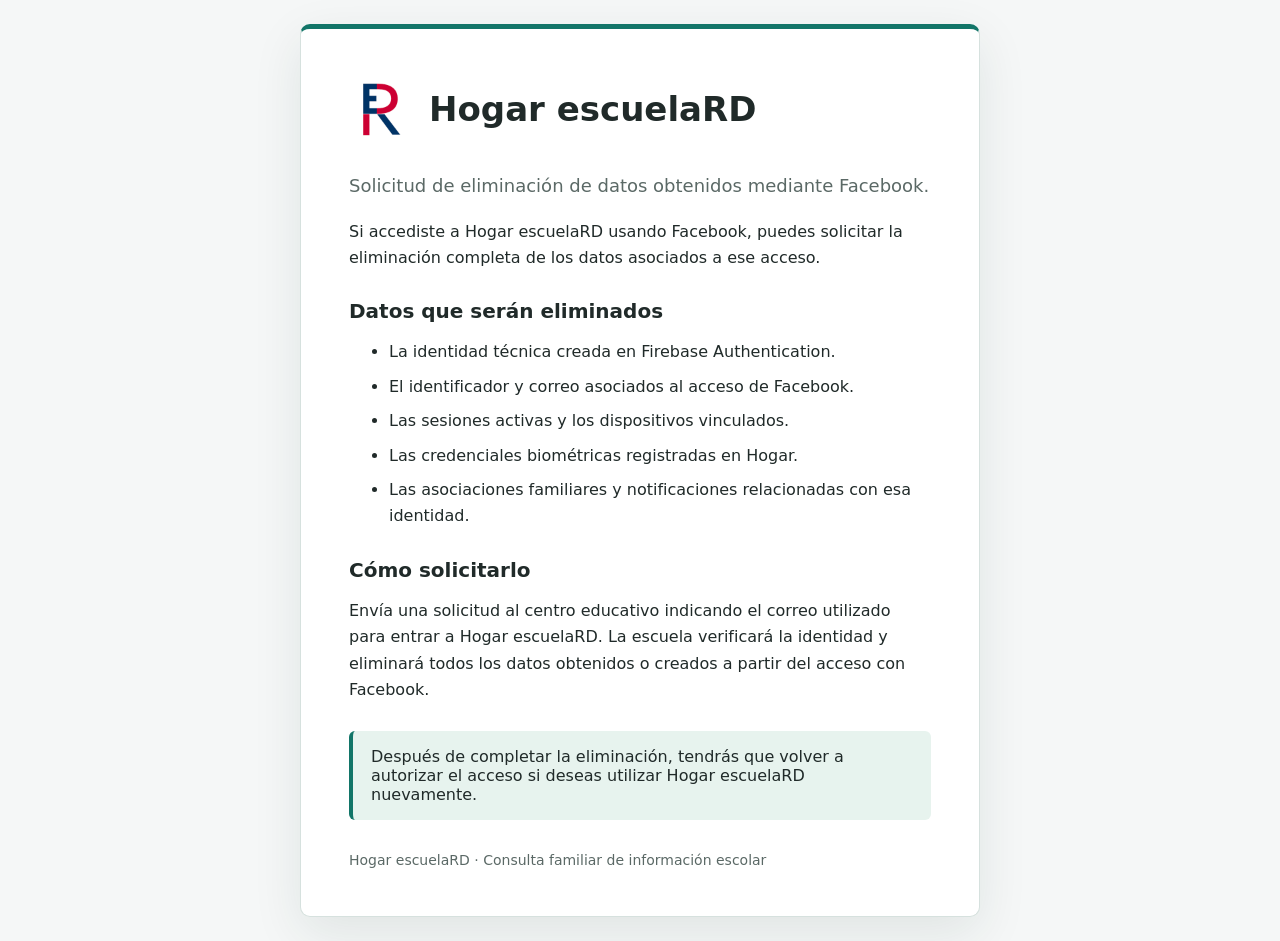
==== docs/facebook-data-deletion.html @ a8645d42 "feat(home): add Facebook data deletion page" ====
<!doctype html>
<html lang="es">
<head>
  <meta charset="UTF-8">
  <meta name="viewport" content="width=device-width,initial-scale=1">
  <meta name="theme-color" content="#127568">
  <title>Eliminación de datos de Facebook | Hogar escuelaRD</title>
  <style>
    :root { color-scheme:light; font-family:Inter,system-ui,-apple-system,"Segoe UI",sans-serif; color:#202a29; background:#f5f7f7; }
    * { box-sizing:border-box; }
    body { margin:0; min-height:100vh; display:grid; place-items:center; padding:24px; }
    main { width:min(680px,100%); background:#fff; border:1px solid #d6e1de; border-top:5px solid #127568; border-radius:10px; padding:clamp(24px,5vw,48px); box-shadow:0 16px 50px #17322b18; }
    header { display:flex; align-items:center; gap:16px; margin-bottom:30px; }
    img { width:64px; height:64px; object-fit:contain; }
    h1 { margin:0; font-size:clamp(24px,5vw,34px); line-height:1.2; }
    h2 { margin:28px 0 10px; font-size:20px; }
    p, li { line-height:1.65; }
    .lead { color:#5b6966; font-size:18px; }
    li { margin:8px 0; }
    .notice { margin-top:28px; padding:16px 18px; border-left:4px solid #127568; background:#e7f3ee; border-radius:6px; }
    a { color:#127568; font-weight:650; }
    footer { margin-top:32px; color:#5b6966; font-size:14px; }
  </style>
</head>
<body>
  <main>
    <header>
      <img src="./icon-192.png" alt="Hogar escuelaRD">
      <h1>Hogar escuelaRD</h1>
    </header>
    <p class="lead">Solicitud de eliminación de datos obtenidos mediante Facebook.</p>
    <p>Si accediste a Hogar escuelaRD usando Facebook, puedes solicitar la eliminación completa de los datos asociados a ese acceso.</p>
    <h2>Datos que serán eliminados</h2>
    <ul>
      <li>La identidad técnica creada en Firebase Authentication.</li>
      <li>El identificador y correo asociados al acceso de Facebook.</li>
      <li>Las sesiones activas y los dispositivos vinculados.</li>
      <li>Las credenciales biométricas registradas en Hogar.</li>
      <li>Las asociaciones familiares y notificaciones relacionadas con esa identidad.</li>
    </ul>
    <h2>Cómo solicitarlo</h2>
    <p>Envía una solicitud al centro educativo indicando el correo utilizado para entrar a Hogar escuelaRD. La escuela verificará la identidad y eliminará todos los datos obtenidos o creados a partir del acceso con Facebook.</p>
    <div class="notice">Después de completar la eliminación, tendrás que volver a autorizar el acceso si deseas utilizar Hogar escuelaRD nuevamente.</div>
    <footer>Hogar escuelaRD · Consulta familiar de información escolar</footer>
  </main>
</body>
</html>
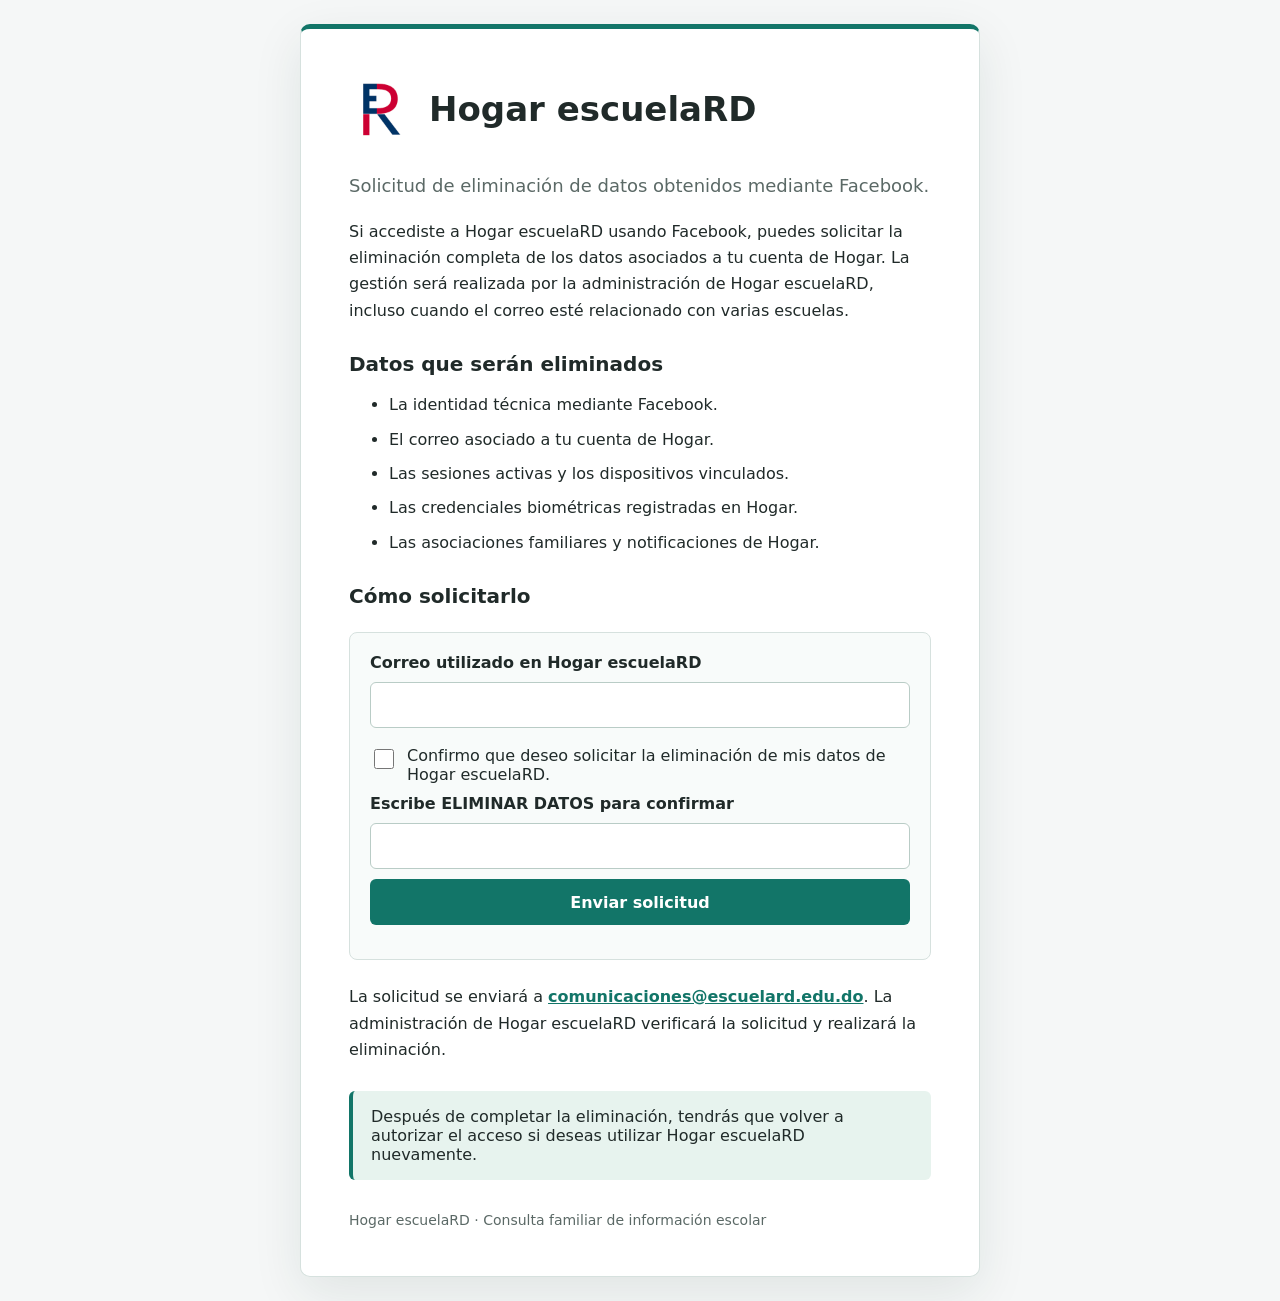
==== commit 1d8f1b29: "fix(home): add Facebook data deletion request form" ====
--- a/docs/facebook-data-deletion.html
+++ b/docs/facebook-data-deletion.html
@@ -18,6 +18,13 @@
     .lead { color:#5b6966; font-size:18px; }
     li { margin:8px 0; }
     .notice { margin-top:28px; padding:16px 18px; border-left:4px solid #127568; background:#e7f3ee; border-radius:6px; }
+    form { display:grid; gap:10px; margin:24px 0; padding:20px; border:1px solid #d6e1de; border-radius:8px; background:#f8fbfa; }
+    label { font-weight:600; }
+    input[type=email], input[type=text] { width:100%; min-height:46px; border:1px solid #b9ccc6; border-radius:6px; padding:10px 12px; font:inherit; background:#fff; }
+    .confirm { display:flex; align-items:flex-start; gap:10px; margin-top:8px; font-weight:400; }
+    .confirm input { width:20px; height:20px; flex:0 0 20px; accent-color:#127568; }
+    button { width:100%; min-height:46px; border:0; border-radius:6px; padding:10px 16px; background:#127568; color:#fff; font:inherit; font-weight:700; cursor:pointer; }
+    #result { color:#127568; margin:4px 0 0; }
     a { color:#127568; font-weight:650; }
     footer { margin-top:32px; color:#5b6966; font-size:14px; }
   </style>
@@ -29,19 +36,38 @@
       <h1>Hogar escuelaRD</h1>
     </header>
     <p class="lead">Solicitud de eliminación de datos obtenidos mediante Facebook.</p>
-    <p>Si accediste a Hogar escuelaRD usando Facebook, puedes solicitar la eliminación completa de los datos asociados a ese acceso.</p>
+    <p>Si accediste a Hogar escuelaRD usando Facebook, puedes solicitar la eliminación completa de los datos asociados a tu cuenta de Hogar. La gestión será realizada por la administración de Hogar escuelaRD, incluso cuando el correo esté relacionado con varias escuelas.</p>
     <h2>Datos que serán eliminados</h2>
     <ul>
-      <li>La identidad técnica creada en Firebase Authentication.</li>
-      <li>El identificador y correo asociados al acceso de Facebook.</li>
+      <li>La identidad técnica mediante Facebook.</li>
+      <li>El correo asociado a tu cuenta de Hogar.</li>
       <li>Las sesiones activas y los dispositivos vinculados.</li>
       <li>Las credenciales biométricas registradas en Hogar.</li>
-      <li>Las asociaciones familiares y notificaciones relacionadas con esa identidad.</li>
+      <li>Las asociaciones familiares y notificaciones de Hogar.</li>
     </ul>
     <h2>Cómo solicitarlo</h2>
-    <p>Envía una solicitud al centro educativo indicando el correo utilizado para entrar a Hogar escuelaRD. La escuela verificará la identidad y eliminará todos los datos obtenidos o creados a partir del acceso con Facebook.</p>
+    <form id="deletion-form">
+      <label for="email">Correo utilizado en Hogar escuelaRD</label>
+      <input id="email" name="email" type="email" required autocomplete="email">
+      <label class="confirm"><input id="confirm" type="checkbox" required> Confirmo que deseo solicitar la eliminación de mis datos de Hogar escuelaRD.</label>
+      <label for="phrase">Escribe <strong>ELIMINAR DATOS</strong> para confirmar</label>
+      <input id="phrase" name="phrase" type="text" required pattern="ELIMINAR DATOS" autocomplete="off">
+      <button type="submit">Enviar solicitud</button>
+      <p id="result" role="status"></p>
+    </form>
+    <p>La solicitud se enviará a <a href="mailto:comunicaciones@escuelard.edu.do">comunicaciones@escuelard.edu.do</a>. La administración de Hogar escuelaRD verificará la solicitud y realizará la eliminación.</p>
     <div class="notice">Después de completar la eliminación, tendrás que volver a autorizar el acceso si deseas utilizar Hogar escuelaRD nuevamente.</div>
     <footer>Hogar escuelaRD · Consulta familiar de información escolar</footer>
   </main>
+  <script>
+    document.querySelector('#deletion-form').addEventListener('submit', function (event) {
+      event.preventDefault();
+      const email = document.querySelector('#email').value.trim();
+      const subject = 'Solicitud de eliminación de datos de Hogar escuelaRD';
+      const body = 'Solicito la eliminación de todos los datos de Hogar escuelaRD asociados a este correo:\n\n' + email + '\n\nConfirmación: ELIMINAR DATOS';
+      window.location.href = 'mailto:comunicaciones@escuelard.edu.do?subject=' + encodeURIComponent(subject) + '&body=' + encodeURIComponent(body);
+      document.querySelector('#result').textContent = 'Se abrió tu aplicación de correo para enviar la solicitud.';
+    });
+  </script>
 </body>
 </html>
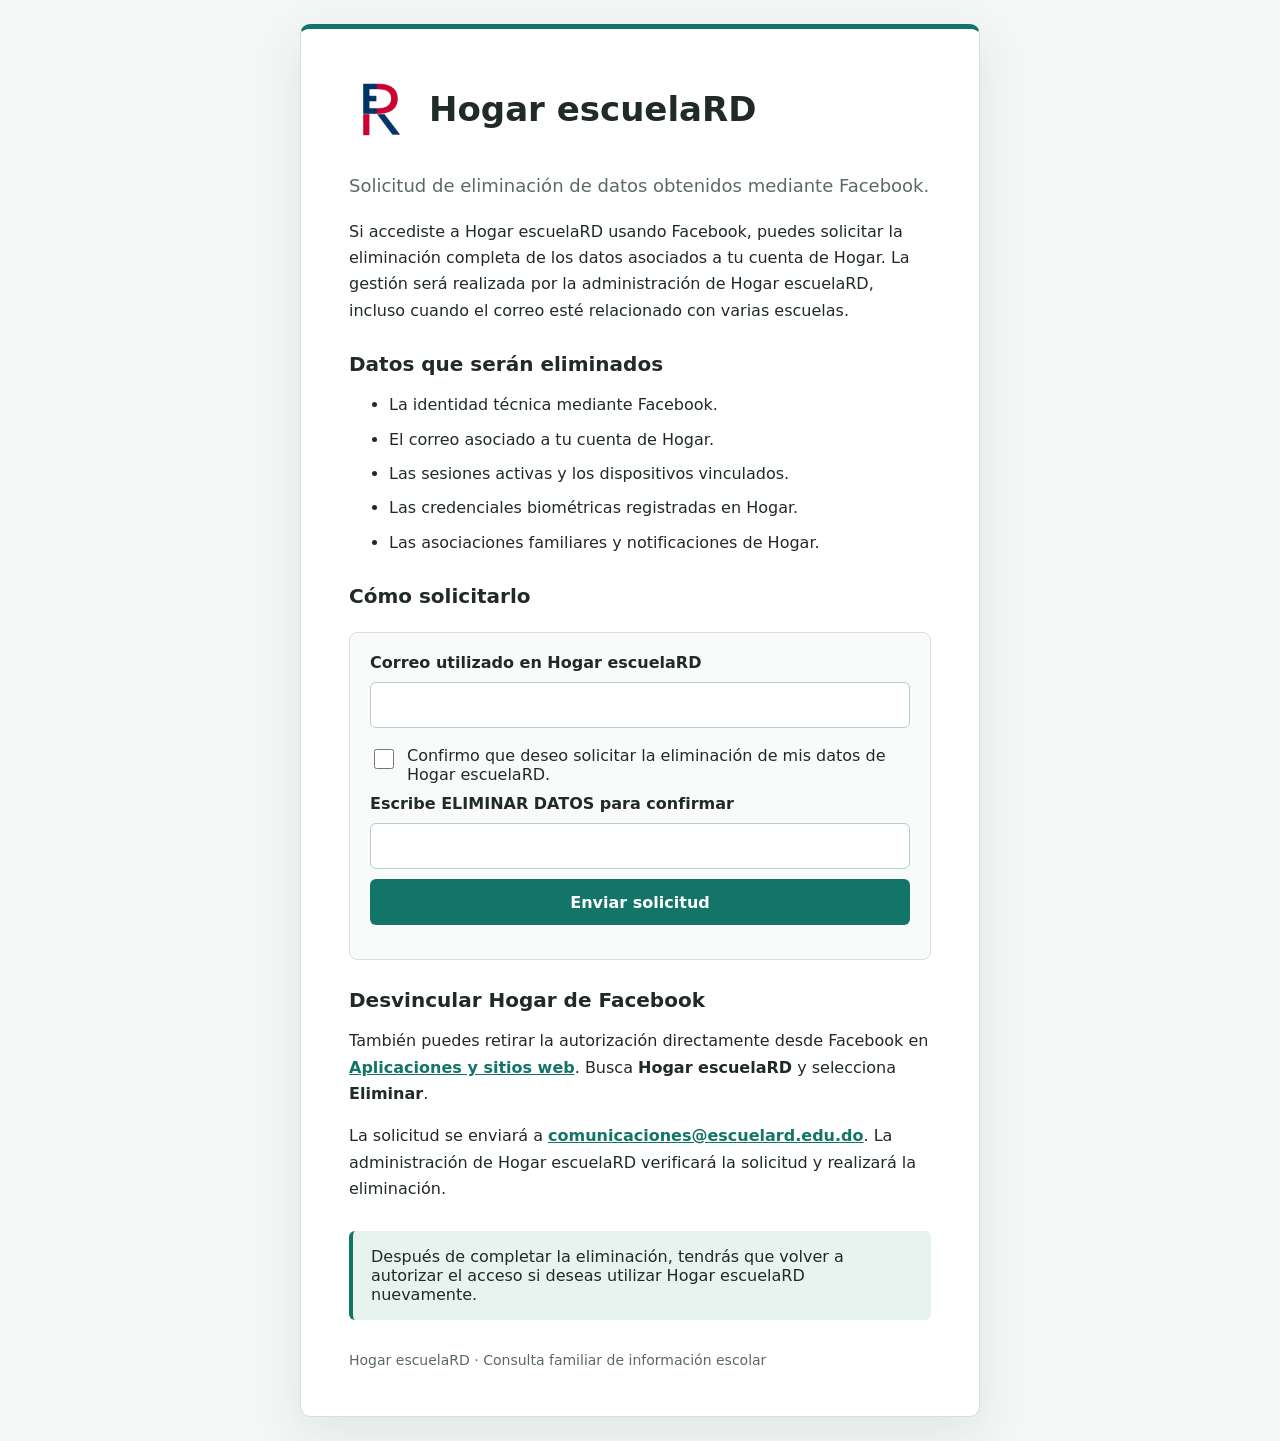
==== commit 8aaf127e: "docs(home): add Facebook unlink instructions" ====
--- a/docs/facebook-data-deletion.html
+++ b/docs/facebook-data-deletion.html
@@ -55,6 +55,8 @@
       <button type="submit">Enviar solicitud</button>
       <p id="result" role="status"></p>
     </form>
+    <h2>Desvincular Hogar de Facebook</h2>
+    <p>También puedes retirar la autorización directamente desde Facebook en <a href="https://www.facebook.com/settings?tab=applications" target="_blank" rel="noopener noreferrer">Aplicaciones y sitios web</a>. Busca <strong>Hogar escuelaRD</strong> y selecciona <strong>Eliminar</strong>.</p>
     <p>La solicitud se enviará a <a href="mailto:comunicaciones@escuelard.edu.do">comunicaciones@escuelard.edu.do</a>. La administración de Hogar escuelaRD verificará la solicitud y realizará la eliminación.</p>
     <div class="notice">Después de completar la eliminación, tendrás que volver a autorizar el acceso si deseas utilizar Hogar escuelaRD nuevamente.</div>
     <footer>Hogar escuelaRD · Consulta familiar de información escolar</footer>
